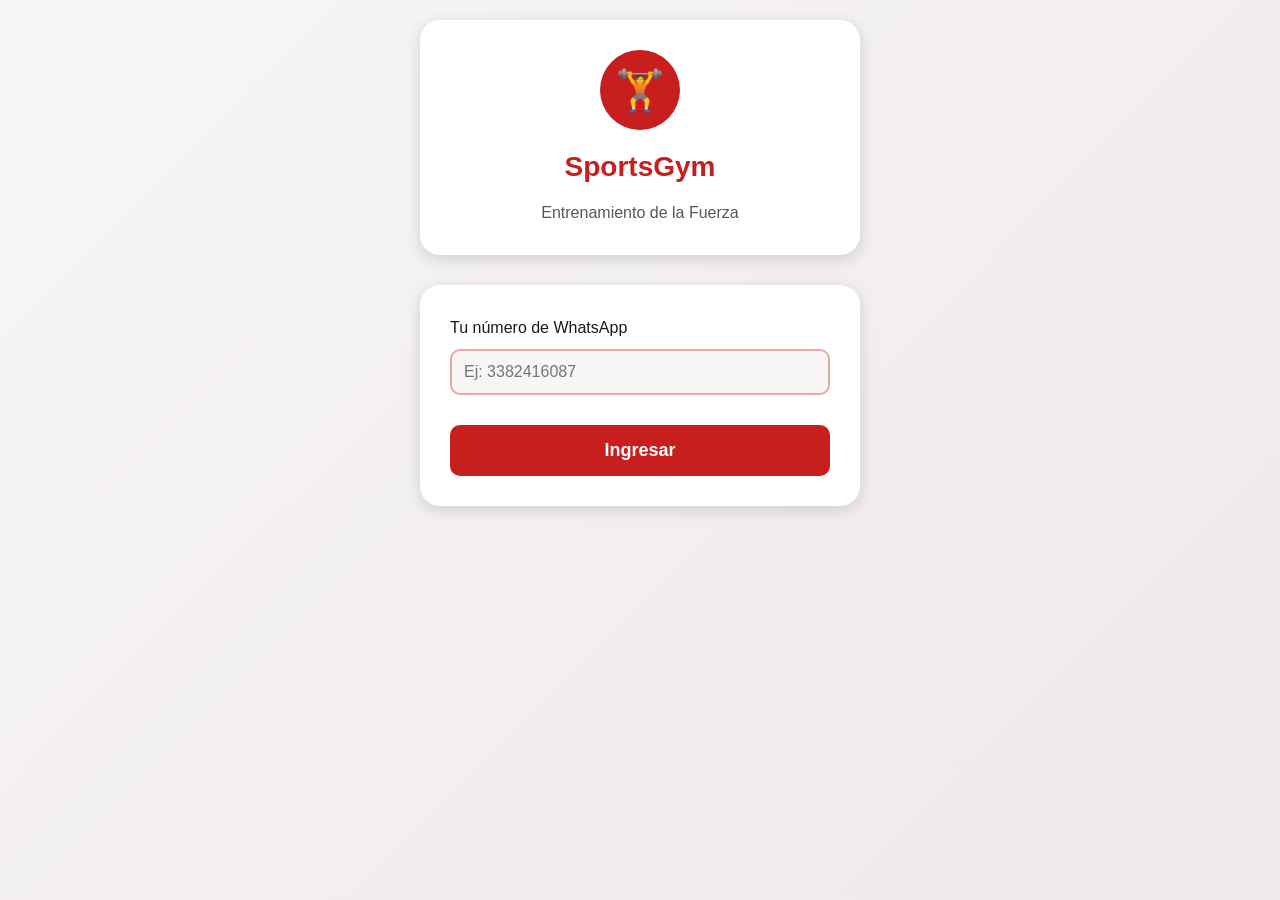
==== index.html @ 6c511911 "Deploy GymFlow: app-alumnos (raíz) + dashboard-admin (/admin/)" ====
<!DOCTYPE html>
<html lang="es">
<head>
    <meta charset="UTF-8">
    <meta name="viewport" content="width=device-width, initial-scale=1.0">
    <title>SportsGym - Reservá tus clases</title>
    <style>
        * {
            margin: 0;
            padding: 0;
            box-sizing: border-box;
        }

        :root {
            /* Paleta SportsGym: negro/rojo/blanco, fiel al logo real */
            --primary: #C81E1E;
            --secondary: #8F1414;
            --accent: #E8A9A9;
            --bg-light: #F7F5F5;
            --bg-cream: #EFE9E9;
            --text-dark: #1A1A1A;
            --text-light: #5B5555;
            --success: #4CAF7D;
            --error: #8F1414;
            --shadow: rgba(20, 20, 20, 0.15);
        }

        body {
            font-family: -apple-system, BlinkMacSystemFont, 'Segoe UI', Roboto, sans-serif;
            background: linear-gradient(135deg, var(--bg-light) 0%, var(--bg-cream) 100%);
            min-height: 100vh;
            color: var(--text-dark);
            line-height: 1.6;
        }

        .container {
            max-width: 480px;
            margin: 0 auto;
            padding: 20px;
        }

        header {
            text-align: center;
            padding: 30px 0;
            background: white;
            border-radius: 20px;
            box-shadow: 0 4px 15px var(--shadow);
            margin-bottom: 30px;
        }

        .logo {
            width: 80px;
            height: 80px;
            background: var(--primary);
            border-radius: 50%;
            margin: 0 auto 15px;
            display: flex;
            align-items: center;
            justify-content: center;
            font-size: 40px;
        }

        h1 {
            color: var(--primary);
            font-size: 28px;
            margin-bottom: 10px;
        }

        .subtitle {
            color: var(--text-light);
            font-size: 16px;
        }

        /* Login Section */
        .login-section {
            background: white;
            border-radius: 20px;
            padding: 30px;
            box-shadow: 0 4px 15px var(--shadow);
            margin-bottom: 20px;
        }

        .form-group {
            margin-bottom: 20px;
        }

        label {
            display: block;
            margin-bottom: 8px;
            color: var(--text-dark);
            font-weight: 500;
        }

        input, select, textarea {
            width: 100%;
            padding: 12px;
            border: 2px solid var(--accent);
            border-radius: 10px;
            font-size: 16px;
            transition: all 0.3s;
            background: var(--bg-light);
        }

        input:focus, select:focus, textarea:focus {
            outline: none;
            border-color: var(--primary);
            background: white;
        }

        .btn {
            width: 100%;
            padding: 15px;
            background: var(--primary);
            color: white;
            border: none;
            border-radius: 10px;
            font-size: 18px;
            font-weight: bold;
            cursor: pointer;
            transition: all 0.3s;
            margin-top: 10px;
        }

        .btn:hover {
            background: var(--secondary);
            transform: translateY(-2px);
            box-shadow: 0 6px 20px var(--shadow);
        }

        .btn:disabled {
            background: var(--text-light);
            cursor: not-allowed;
            transform: none;
        }

        .btn-secondary {
            background: var(--accent);
            color: var(--text-dark);
        }

        .btn-secondary:hover {
            background: var(--secondary);
            color: white;
        }

        /* Main Menu */
        .main-menu {
            display: none;
        }

        .menu-grid {
            display: grid;
            grid-template-columns: repeat(2, 1fr);
            gap: 15px;
            margin-bottom: 20px;
        }

        .menu-item {
            background: white;
            border-radius: 15px;
            padding: 20px;
            text-align: center;
            cursor: pointer;
            transition: all 0.3s;
            box-shadow: 0 4px 10px var(--shadow);
        }

        .menu-item:hover {
            transform: translateY(-5px);
            box-shadow: 0 8px 25px var(--shadow);
        }

        .menu-icon {
            font-size: 36px;
            margin-bottom: 10px;
        }

        .menu-title {
            font-size: 14px;
            color: var(--text-dark);
            font-weight: bold;
        }

        /* Sections */
        .section {
            display: none;
            background: white;
            border-radius: 20px;
            padding: 25px;
            box-shadow: 0 4px 15px var(--shadow);
            margin-bottom: 20px;
        }

        .section-header {
            display: flex;
            align-items: center;
            margin-bottom: 20px;
            padding-bottom: 15px;
            border-bottom: 2px solid var(--bg-cream);
        }

        .back-btn {
            background: var(--accent);
            border: none;
            border-radius: 8px;
            padding: 8px 12px;
            cursor: pointer;
            margin-right: 15px;
            font-size: 20px;
        }

        .section-title {
            flex: 1;
            font-size: 20px;
            color: var(--primary);
        }

        /* Turnos Display */
        .turno-card {
            background: var(--bg-cream);
            border-radius: 10px;
            padding: 15px;
            margin-bottom: 15px;
            border-left: 4px solid var(--primary);
        }

        .turno-header {
            font-weight: bold;
            color: var(--primary);
            margin-bottom: 5px;
        }

        .turno-details {
            color: var(--text-light);
            font-size: 14px;
        }

        /* Availability Grid */
        .availability-grid {
            display: grid;
            gap: 10px;
            margin-top: 15px;
        }

        .slot-item {
            background: var(--bg-light);
            border: 2px solid var(--accent);
            border-radius: 10px;
            padding: 12px;
            cursor: pointer;
            transition: all 0.3s;
        }

        .slot-item:hover {
            border-color: var(--primary);
            background: white;
        }

        .slot-item.selected {
            background: var(--primary);
            color: white;
            border-color: var(--primary);
        }

        .slot-time {
            font-weight: bold;
        }

        .slot-availability {
            font-size: 12px;
            margin-top: 5px;
        }

        /* Status Messages */
        .status-message {
            padding: 15px;
            border-radius: 10px;
            margin-top: 15px;
            text-align: center;
        }

        .status-success {
            background: var(--success);
            color: white;
        }

        .status-error {
            background: var(--error);
            color: white;
        }

        /* Loading Spinner */
        .loading {
            display: none;
            text-align: center;
            padding: 20px;
        }

        .loading.active {
            display: block;
        }

        .spinner {
            border: 4px solid var(--bg-cream);
            border-top: 4px solid var(--primary);
            border-radius: 50%;
            width: 40px;
            height: 40px;
            animation: spin 1s linear infinite;
            margin: 0 auto;
        }

        @keyframes spin {
            0% { transform: rotate(0deg); }
            100% { transform: rotate(360deg); }
        }

        /* Responsive */
        @media (max-width: 480px) {
            .container {
                padding: 10px;
            }
            
            .menu-grid {
                grid-template-columns: 1fr;
            }
            
            h1 {
                font-size: 24px;
            }
        }

        /* File Upload */
        .file-upload {
            border: 2px dashed var(--accent);
            border-radius: 10px;
            padding: 20px;
            text-align: center;
            cursor: pointer;
            transition: all 0.3s;
            background: var(--bg-light);
        }

        .file-upload:hover {
            border-color: var(--primary);
            background: white;
        }

        .file-upload input[type="file"] {
            display: none;
        }

        /* Modal */
        .modal {
            display: none;
            position: fixed;
            top: 0;
            left: 0;
            width: 100%;
            height: 100%;
            background: rgba(0,0,0,0.5);
            z-index: 1000;
            justify-content: center;
            align-items: center;
        }

        .modal-content {
            background: white;
            border-radius: 20px;
            padding: 30px;
            max-width: 400px;
            margin: 20px;
        }

        .modal-title {
            color: var(--primary);
            margin-bottom: 15px;
        }

        .modal-buttons {
            display: flex;
            gap: 10px;
            margin-top: 20px;
        }

        .btn-asistencia-si, .btn-asistencia-no {
            margin-top: 5px;
        }
    </style>
</head>
<body>
    <div class="container">
        <!-- Header -->
        <header>
            <div class="logo">🏋️</div>
            <h1 id="gymNombre">SportsGym</h1>
            <p class="subtitle" id="gymTagline">Entrenamiento de la Fuerza</p>
        </header>

        <!-- Login Section -->
        <div id="loginSection" class="login-section">
            <div class="form-group">
                <label for="phoneInput">Tu número de WhatsApp</label>
                <input type="tel" id="phoneInput" placeholder="Ej: 3382416087" maxlength="14">
            </div>
            <button class="btn" id="loginBtn">Ingresar</button>
        </div>

        <!-- Main Menu -->
        <div id="mainMenu" class="main-menu">
            <div class="menu-grid">
                <div class="menu-item" data-section="misTurnos">
                    <div class="menu-icon">📅</div>
                    <div class="menu-title">Mis Turnos</div>
                </div>
                <div class="menu-item" data-section="inscripcion">
                    <div class="menu-icon">✨</div>
                    <div class="menu-title">Inscripción</div>
                </div>
                <div class="menu-item" data-section="asistencia">
                    <div class="menu-icon">✋</div>
                    <div class="menu-title">Confirmar Asistencia</div>
                </div>
                <div class="menu-item" data-section="cambiarTurno">
                    <div class="menu-icon">🔄</div>
                    <div class="menu-title">Cambiar Turno</div>
                </div>
                <div class="menu-item" data-section="recuperacion">
                    <div class="menu-icon">🔁</div>
                    <div class="menu-title">Recuperar Clase</div>
                </div>
                <div class="menu-item" data-section="pagos">
                    <div class="menu-icon">💳</div>
                    <div class="menu-title">Registrar Pago</div>
                </div>
            </div>
            <button class="btn btn-secondary" id="logoutBtn">Salir</button>
        </div>

        <!-- Mis Turnos Section -->
        <div id="misTurnos" class="section">
            <div class="section-header">
                <button class="back-btn">←</button>
                <h2 class="section-title">Mis Turnos</h2>
            </div>
            <div id="turnosList">
                <div class="loading">
                    <div class="spinner"></div>
                    <p>Cargando tus turnos...</p>
                </div>
            </div>
        </div>

        <!-- Inscripción Section -->
        <div id="inscripcion" class="section">
            <div class="section-header">
                <button class="back-btn">←</button>
                <h2 class="section-title">Nueva Inscripción</h2>
            </div>
            <div class="form-group">
                <label for="nombreInscripcion">Tu nombre completo</label>
                <input type="text" id="nombreInscripcion" placeholder="Ingresá tu nombre">
            </div>
            <div class="form-group">
                <label>Turnos disponibles (podés elegir hasta 3)</label>
                <div id="turnosDisponibles" class="availability-grid">
                    <div class="loading">
                        <div class="spinner"></div>
                    </div>
                </div>
            </div>
            <button class="btn" id="confirmarInscripcionBtn">Confirmar Inscripción</button>
        </div>

        <!-- Asistencia Section -->
        <div id="asistencia" class="section">
            <div class="section-header">
                <button class="back-btn">←</button>
                <h2 class="section-title">Confirmar Asistencia</h2>
            </div>
            <div id="proximasClases">
                <div class="loading">
                    <div class="spinner"></div>
                    <p>Buscando próximas clases...</p>
                </div>
            </div>
        </div>

        <!-- Cambiar Turno Section -->
        <div id="cambiarTurno" class="section">
            <div class="section-header">
                <button class="back-btn">←</button>
                <h2 class="section-title">Cambiar Turno</h2>
            </div>
            <div class="form-group">
                <label>Seleccioná el turno que querés cambiar</label>
                <select id="turnoActual">
                    <option value="">Cargando...</option>
                </select>
            </div>
            <div class="form-group">
                <label>Elegí el nuevo turno</label>
                <div id="nuevosTurnos" class="availability-grid">
                    <!-- Se carga dinámicamente -->
                </div>
            </div>
            <button class="btn" id="confirmarCambioBtn">Confirmar Cambio</button>
        </div>

        <!-- Recuperación Section -->
        <div id="recuperacion" class="section">
            <div class="section-header">
                <button class="back-btn">←</button>
                <h2 class="section-title">Recuperar Clase</h2>
            </div>
            <div class="form-group">
                <label>¿Qué clase necesitás recuperar?</label>
                <input type="date" id="fechaRecuperacion">
            </div>
            <div class="form-group">
                <label>Slots disponibles para recuperación</label>
                <div id="slotsRecuperacion" class="availability-grid">
                    <!-- Se carga dinámicamente -->
                </div>
            </div>
            <button class="btn" id="confirmarRecuperacionBtn">Confirmar Recuperación</button>
        </div>

        <!-- Pagos Section -->
        <div id="pagos" class="section">
            <div class="section-header">
                <button class="back-btn">←</button>
                <h2 class="section-title">Registrar Pago</h2>
            </div>
            <div class="form-group">
                <label for="montoPago">Monto</label>
                <input type="number" id="montoPago" placeholder="20000">
            </div>
            <div class="form-group">
                <label for="metodoPago">Método de pago</label>
                <select id="metodoPago">
                    <option value="">Seleccioná...</option>
                    <option value="transferencia">Transferencia</option>
                    <option value="mercado_pago">Mercado Pago</option>
                    <option value="efectivo">Efectivo</option>
                </select>
            </div>
            <div class="form-group">
                <label for="mesPago">Mes a pagar</label>
                <select id="mesPago">
                    <option value="">Seleccioná...</option>
                </select>
            </div>
            <div class="form-group">
                <label>Comprobante (opcional)</label>
                <div class="file-upload" id="fileUploadDiv">
                    <input type="file" id="comprobante" accept="image/*,.pdf">
                    <p id="fileText">📎 Click para subir comprobante</p>
                </div>
            </div>
            <button class="btn" id="confirmarPagoBtn">Registrar Pago</button>
        </div>

        <!-- Modal -->
        <div id="modal" class="modal">
            <div class="modal-content">
                <h3 class="modal-title" id="modalTitle">Título</h3>
                <p id="modalMessage">Mensaje</p>
                <div class="modal-buttons">
                    <button class="btn" id="modalCloseBtn">Aceptar</button>
                </div>
            </div>
        </div>
    </div>

    <script>
        // Config de ESTE gimnasio (SportsGym) — nombre y tagline vienen del
        // logo/flyer reales que pasó el dueño (2026-08-12). Si se reusa este
        // archivo para otro gimnasio, es lo primero a cambiar.
        const GYM_CONFIG = {
            nombre: 'SportsGym',
            tagline: 'Entrenamiento de la Fuerza'
        };

        // URL del deployment de apps-script/gymflow-backend.gs para SportsGym
        // (Sheet "SportsGym - Datos"), verificada respondiendo el 2026-08-12.
        const SHEETS_API_URL = 'https://script.google.com/macros/s/AKfycbz9SGcb8Lr6n0zfiN85zOOfdLc_ja6iv_5HjQeLEvuDD9CdYnCYFFh1Lolu-YZhWrXp/exec';

        // Turnos reales de SportsGym (flyer de horarios, julio 2026). Mismo
        // horario se repite Lunes/Miércoles/Viernes y Martes/Jueves, pero cada
        // combinación día+horario es un turno_id propio (así se controla el
        // cupo de cada clase por separado). Cupo 15 = capacidad física real
        // del local (el motivo original de este proyecto: se llenó a 20).
        const TURNOS_CONFIG = {
            horarios: [
                { id: 'T1',  dia: 'Lunes',     horario: '18:00', cupo: 15 },
                { id: 'T2',  dia: 'Lunes',     horario: '19:00', cupo: 15 },
                { id: 'T3',  dia: 'Lunes',     horario: '20:00', cupo: 15 },
                { id: 'T4',  dia: 'Lunes',     horario: '21:00', cupo: 15 },
                { id: 'T5',  dia: 'Miércoles', horario: '18:00', cupo: 15 },
                { id: 'T6',  dia: 'Miércoles', horario: '19:00', cupo: 15 },
                { id: 'T7',  dia: 'Miércoles', horario: '20:00', cupo: 15 },
                { id: 'T8',  dia: 'Miércoles', horario: '21:00', cupo: 15 },
                { id: 'T9',  dia: 'Viernes',   horario: '18:00', cupo: 15 },
                { id: 'T10', dia: 'Viernes',   horario: '19:00', cupo: 15 },
                { id: 'T11', dia: 'Viernes',   horario: '20:00', cupo: 15 },
                { id: 'T12', dia: 'Viernes',   horario: '21:00', cupo: 15 },
                { id: 'T13', dia: 'Martes',    horario: '17:00', cupo: 15 },
                { id: 'T14', dia: 'Martes',    horario: '18:00', cupo: 15 },
                { id: 'T15', dia: 'Martes',    horario: '19:00', cupo: 15 },
                { id: 'T16', dia: 'Martes',    horario: '20:00', cupo: 15 },
                { id: 'T17', dia: 'Jueves',    horario: '17:00', cupo: 15 },
                { id: 'T18', dia: 'Jueves',    horario: '18:00', cupo: 15 },
                { id: 'T19', dia: 'Jueves',    horario: '19:00', cupo: 15 },
                { id: 'T20', dia: 'Jueves',    horario: '20:00', cupo: 15 },
                { id: 'T21', dia: 'Sábado',    horario: '09:00', cupo: 15 },
                { id: 'T22', dia: 'Sábado',    horario: '10:00', cupo: 15 }
            ],
            precio_mensual: 20000, // placeholder — pedir precio real de cuota
            max_turnos_por_alumno: 3
        };
        
        // State
        let userData = {
            phone: '',
            name: '',
            turnos: [],
            isLoggedIn: false
        };

        let selectedTurnos = [];
        let selectedRecuperacion = null;
        let selectedNuevoTurno = null;

        // Initialize
        document.addEventListener('DOMContentLoaded', function() {
            initializeApp();
            setupEventListeners();
        });

        function initializeApp() {
            // Aplicar nombre/tagline del gimnasio desde GYM_CONFIG (único lugar
            // a tocar si este archivo se reusa para otro gimnasio)
            document.title = GYM_CONFIG.nombre + ' - Reservá tus clases';
            document.getElementById('gymNombre').textContent = GYM_CONFIG.nombre;
            document.getElementById('gymTagline').textContent = GYM_CONFIG.tagline;

            // Populate months
            const mesPago = document.getElementById('mesPago');
            const months = ['Enero', 'Febrero', 'Marzo', 'Abril', 'Mayo', 'Junio', 
                          'Julio', 'Agosto', 'Septiembre', 'Octubre', 'Noviembre', 'Diciembre'];
            const currentMonth = new Date().getMonth();
            const currentYear = new Date().getFullYear();
            
            for (let i = 0; i < 3; i++) {
                const monthIndex = (currentMonth + i) % 12;
                const year = currentMonth + i >= 12 ? currentYear + 1 : currentYear;
                const option = document.createElement('option');
                option.value = `${months[monthIndex]} ${year}`;
                option.text = `${months[monthIndex]} ${year}`;
                mesPago.appendChild(option);
            }

            // Check if user data in localStorage
            const savedData = localStorage.getItem('gymflowUserData');
            if (savedData) {
                userData = JSON.parse(savedData);
                if (userData.isLoggedIn) {
                    showMainMenu();
                }
            }

            // Format phone input
            document.getElementById('phoneInput').addEventListener('input', formatPhoneNumber);
            document.getElementById('phoneInput').addEventListener('keypress', function(e) {
                if (e.key === 'Enter') {
                    login();
                }
            });
        }

        function setupEventListeners() {
            // Login/Logout
            document.getElementById('loginBtn').addEventListener('click', login);
            document.getElementById('logoutBtn').addEventListener('click', logout);
            
            // Menu items
            document.querySelectorAll('.menu-item').forEach(item => {
                item.addEventListener('click', function() {
                    showSection(this.dataset.section);
                });
            });
            
            // Back buttons
            document.querySelectorAll('.back-btn').forEach(btn => {
                btn.addEventListener('click', backToMenu);
            });
            
            // Confirmation buttons
            document.getElementById('confirmarInscripcionBtn').addEventListener('click', confirmarInscripcion);
            document.getElementById('confirmarCambioBtn').addEventListener('click', confirmarCambio);
            document.getElementById('confirmarRecuperacionBtn').addEventListener('click', confirmarRecuperacion);
            document.getElementById('confirmarPagoBtn').addEventListener('click', confirmarPago);
            
            // File upload
            document.getElementById('fileUploadDiv').addEventListener('click', function() {
                document.getElementById('comprobante').click();
            });
            document.getElementById('comprobante').addEventListener('change', handleFileSelect);
            
            // Modal
            document.getElementById('modalCloseBtn').addEventListener('click', closeModal);
            
            // Turno actual change
            document.getElementById('turnoActual').addEventListener('change', function() {
                if (this.value) {
                    loadNuevosTurnos(this.value);
                }
            });
        }

        // Format phone number
        function formatPhoneNumber(e) {
            let value = e.target.value.replace(/\D/g, '');
            
            if (value.length > 10) {
                value = value.slice(0, 10);
            }
            
            if (value.length >= 6) {
                value = value.slice(0, 2) + ' ' + value.slice(2, 6) + '-' + value.slice(6);
            } else if (value.length >= 2) {
                value = value.slice(0, 2) + ' ' + value.slice(2);
            }
            
            e.target.value = value;
        }

        // Login/Logout functions
        function login() {
            const phone = document.getElementById('phoneInput').value.replace(/\D/g, '');
            
            if (phone.length !== 10) {
                showModal('Error', 'Por favor ingresá un número válido de 10 dígitos');
                return;
            }

            userData.phone = phone;
            userData.isLoggedIn = true;
            
            // Save to localStorage
            localStorage.setItem('gymflowUserData', JSON.stringify(userData));
            
            // Load user data from sheets (simulated)
            loadUserData();
            showMainMenu();
        }

        function logout() {
            userData = {
                phone: '',
                name: '',
                turnos: [],
                isLoggedIn: false
            };
            localStorage.removeItem('gymflowUserData');
            document.getElementById('loginSection').style.display = 'block';
            document.getElementById('mainMenu').style.display = 'none';
            document.getElementById('phoneInput').value = '';
            hideAllSections();
        }

        // Navigation
        function showMainMenu() {
            document.getElementById('loginSection').style.display = 'none';
            document.getElementById('mainMenu').style.display = 'block';
            hideAllSections();
        }

        function showSection(sectionId) {
            hideAllSections();
            document.getElementById('mainMenu').style.display = 'none';
            document.getElementById(sectionId).style.display = 'block';
            
            // Reset selections
            selectedTurnos = [];
            selectedRecuperacion = null;
            selectedNuevoTurno = null;
            
            // Load section data
            switch(sectionId) {
                case 'misTurnos':
                    loadMisTurnos();
                    break;
                case 'inscripcion':
                    loadTurnosDisponibles();
                    break;
                case 'asistencia':
                    loadProximasClases();
                    break;
                case 'cambiarTurno':
                    loadCambioTurno();
                    break;
                case 'recuperacion':
                    loadSlotsRecuperacion();
                    break;
            }
        }

        function backToMenu() {
            hideAllSections();
            showMainMenu();
        }

        function hideAllSections() {
            const sections = document.querySelectorAll('.section');
            sections.forEach(section => section.style.display = 'none');
        }

        // Data Loading Functions
        function loadUserData() {
            // Datos simulados (demo) - reemplazar por una llamada real a
            // SHEETS_API_URL (ver ?action=turnos_alumno en gymflow-backend.gs)
            // cuando se conecte el backend de este gimnasio.
            setTimeout(() => {
                userData.name = 'Alumno de prueba';
                userData.turnos = [
                    { id: 'T1', dia: 'Lunes', horario: '18:00', estado: 'activo' },
                    { id: 'T5', dia: 'Miércoles', horario: '18:00', estado: 'activo' }
                ];
            }, 500);
        }

        function loadMisTurnos() {
            const container = document.getElementById('turnosList');
            showLoading(container, true);
            
            // Simulated loading
            setTimeout(() => {
                if (userData.turnos.length === 0) {
                    container.innerHTML = '<p>No tenés turnos registrados. ¡Inscribite en uno!</p>';
                } else {
                    container.innerHTML = userData.turnos.map(turno => `
                        <div class="turno-card">
                            <div class="turno-header">${turno.dia} - ${turno.horario}</div>
                            <div class="turno-details">Código: ${turno.id} | Estado: ${turno.estado}</div>
                        </div>
                    `).join('');
                }
            }, 1000);
        }

        function loadTurnosDisponibles() {
            const container = document.getElementById('turnosDisponibles');
            showLoading(container, true);
            
            // Use configuration data
            const turnos = TURNOS_CONFIG.horarios.map(t => ({
                ...t,
                disponibles: Math.floor(Math.random() * t.cupo) + 1
            }));

            setTimeout(() => {
                container.innerHTML = turnos.map(turno => `
                    <div class="slot-item" data-turno-id="${turno.id}">
                        <div class="slot-time">${turno.dia} ${turno.horario}</div>
                        <div class="slot-availability">${turno.disponibles} lugares disponibles</div>
                    </div>
                `).join('');
                
                // Add event listeners to slots
                container.querySelectorAll('.slot-item').forEach(item => {
                    item.addEventListener('click', function() {
                        toggleTurnoSelection(this.dataset.turnoId, this);
                    });
                });
            }, 1000);
        }

        function loadProximasClases() {
            const container = document.getElementById('proximasClases');
            showLoading(container, true);
            
            // Simulated next classes
            const proximas = userData.turnos.map(turno => {
                const nextDate = getNextClassDate(turno.dia);
                return {
                    turno: turno.id,
                    dia: formatDate(nextDate),
                    horario: turno.horario
                };
            });

            setTimeout(() => {
                if (proximas.length === 0) {
                    container.innerHTML = '<p>No tenés próximas clases programadas.</p>';
                } else {
                    container.innerHTML = proximas.map(clase => `
                        <div class="turno-card">
                            <div class="turno-header">${clase.dia} - ${clase.horario}</div>
                            <div style="margin-top: 10px;">
                                <button class="btn btn-asistencia-si" data-turno="${clase.turno}">✅ Sí, voy</button>
                                <button class="btn btn-secondary btn-asistencia-no" data-turno="${clase.turno}">❌ No puedo</button>
                            </div>
                        </div>
                    `).join('');
                    
                    // Add event listeners
                    container.querySelectorAll('.btn-asistencia-si').forEach(btn => {
                        btn.addEventListener('click', function() {
                            confirmarAsistencia(this.dataset.turno, true);
                        });
                    });
                    
                    container.querySelectorAll('.btn-asistencia-no').forEach(btn => {
                        btn.addEventListener('click', function() {
                            confirmarAsistencia(this.dataset.turno, false);
                        });
                    });
                }
            }, 1000);
        }

        function loadCambioTurno() {
            const select = document.getElementById('turnoActual');
            select.innerHTML = '<option value="">Seleccioná...</option>' + 
                userData.turnos.map(t => `<option value="${t.id}">${t.dia} ${t.horario}</option>`).join('');
            
            // Clear new turnos
            document.getElementById('nuevosTurnos').innerHTML = '<p>Seleccioná primero el turno que querés cambiar</p>';
        }

        function loadNuevosTurnos(turnoActualId) {
            const container = document.getElementById('nuevosTurnos');
            
            // Filter out current turno
            const turnosDisponibles = TURNOS_CONFIG.horarios.filter(t => 
                t.id !== turnoActualId && !userData.turnos.find(ut => ut.id === t.id)
            );

            container.innerHTML = turnosDisponibles.map(turno => `
                <div class="slot-item" data-turno-id="${turno.id}">
                    <div class="slot-time">${turno.dia} ${turno.horario}</div>
                    <div class="slot-availability">${Math.floor(Math.random() * turno.cupo) + 1} lugares disponibles</div>
                </div>
            `).join('');
            
            // Add event listeners
            container.querySelectorAll('.slot-item').forEach(item => {
                item.addEventListener('click', function() {
                    selectNuevoTurno(this.dataset.turnoId, this);
                });
            });
        }

        function loadSlotsRecuperacion() {
            const container = document.getElementById('slotsRecuperacion');
            
            // Generate next 7 days slots
            const slots = [];
            const today = new Date();
            
            for (let i = 1; i <= 7; i++) {
                const date = new Date(today);
                date.setDate(today.getDate() + i);
                
                // Find matching turnos for this day
                const dayName = getDayName(date.getDay());
                const matchingTurnos = TURNOS_CONFIG.horarios.filter(t => t.dia === dayName);
                
                matchingTurnos.forEach(turno => {
                    slots.push({
                        id: `R${i}_${turno.id}`,
                        dia: formatDate(date),
                        horario: turno.horario,
                        turnoId: turno.id
                    });
                });
            }

            container.innerHTML = slots.slice(0, 6).map(slot => `
                <div class="slot-item" data-slot-id="${slot.id}">
                    <div class="slot-time">${slot.dia}</div>
                    <div class="slot-availability">${slot.horario}</div>
                </div>
            `).join('');
            
            // Add event listeners
            container.querySelectorAll('.slot-item').forEach(item => {
                item.addEventListener('click', function() {
                    selectRecuperacion(this.dataset.slotId, this);
                });
            });
        }

        // Selection Functions
        function toggleTurnoSelection(turnoId, element) {
            if (element.classList.contains('selected')) {
                element.classList.remove('selected');
                selectedTurnos = selectedTurnos.filter(t => t !== turnoId);
            } else if (selectedTurnos.length < TURNOS_CONFIG.max_turnos_por_alumno) {
                element.classList.add('selected');
                selectedTurnos.push(turnoId);
            } else {
                showModal('Límite alcanzado', `Podés inscribirte en hasta ${TURNOS_CONFIG.max_turnos_por_alumno} turnos`);
            }
        }

        function selectNuevoTurno(turnoId, element) {
            document.querySelectorAll('#nuevosTurnos .slot-item').forEach(el => {
                el.classList.remove('selected');
            });
            element.classList.add('selected');
            selectedNuevoTurno = turnoId;
        }

        function selectRecuperacion(slotId, element) {
            document.querySelectorAll('#slotsRecuperacion .slot-item').forEach(el => {
                el.classList.remove('selected');
            });
            element.classList.add('selected');
            selectedRecuperacion = slotId;
        }

        // Confirmation Functions
        async function confirmarInscripcion() {
            const nombre = document.getElementById('nombreInscripcion').value.trim();
            
            if (!nombre || selectedTurnos.length === 0) {
                showModal('Datos incompletos', 'Por favor completá tu nombre y elegí al menos un turno');
                return;
            }

            // Disable button
            const btn = document.getElementById('confirmarInscripcionBtn');
            btn.disabled = true;
            btn.textContent = 'Enviando...';

            try {
                await sendToSheets('inscripcion', {
                    nombre: nombre,
                    telefono: userData.phone,
                    turnos: selectedTurnos
                });

                // Update local data
                userData.name = nombre;
                selectedTurnos.forEach(turnoId => {
                    const turnoInfo = getTurnoInfo(turnoId);
                    if (turnoInfo && !userData.turnos.find(t => t.id === turnoId)) {
                        userData.turnos.push(turnoInfo);
                    }
                });
                
                localStorage.setItem('gymflowUserData', JSON.stringify(userData));

                showModal('¡Inscripción exitosa!', `Te inscribiste en ${selectedTurnos.length} turno(s). Te llegará un WhatsApp con los detalles.`);
                
                setTimeout(() => {
                    backToMenu();
                }, 3000);
            } catch (error) {
                showModal('Error', 'Hubo un problema al procesar tu inscripción. Intentá de nuevo.');
            } finally {
                btn.disabled = false;
                btn.textContent = 'Confirmar Inscripción';
            }
        }

        async function confirmarAsistencia(turnoId, asiste) {
            try {
                await sendToSheets('asistencia', {
                    telefono: userData.phone,
                    turno: turnoId,
                    asiste: asiste,
                    fecha: new Date().toISOString()
                });

                showModal('Confirmado', asiste ? '¡Nos vemos en clase!' : 'Registramos tu ausencia. Podés recuperar la clase.');
            } catch (error) {
                showModal('Error', 'No pudimos registrar tu confirmación. Intentá de nuevo.');
            }
        }

        async function confirmarCambio() {
            const turnoActual = document.getElementById('turnoActual').value;
            
            if (!turnoActual || !selectedNuevoTurno) {
                showModal('Error', 'Seleccioná el turno actual y el nuevo turno');
                return;
            }

            const btn = document.getElementById('confirmarCambioBtn');
            btn.disabled = true;
            btn.textContent = 'Procesando...';

            try {
                await sendToSheets('cambio_turno', {
                    telefono: userData.phone,
                    turno_actual: turnoActual,
                    turno_nuevo: selectedNuevoTurno
                });

                // Update local data
                const index = userData.turnos.findIndex(t => t.id === turnoActual);
                if (index !== -1) {
                    const newTurnoInfo = getTurnoInfo(selectedNuevoTurno);
                    if (newTurnoInfo) {
                        userData.turnos[index] = newTurnoInfo;
                        localStorage.setItem('gymflowUserData', JSON.stringify(userData));
                    }
                }

                showModal('Cambio realizado', 'Tu cambio de turno fue procesado correctamente');
                setTimeout(() => backToMenu(), 2000);
            } catch (error) {
                showModal('Error', 'No pudimos procesar el cambio. Intentá de nuevo.');
            } finally {
                btn.disabled = false;
                btn.textContent = 'Confirmar Cambio';
            }
        }

        async function confirmarRecuperacion() {
            const fecha = document.getElementById('fechaRecuperacion').value;
            
            if (!fecha || !selectedRecuperacion) {
                showModal('Error', 'Seleccioná la fecha y el slot para recuperar');
                return;
            }

            const btn = document.getElementById('confirmarRecuperacionBtn');
            btn.disabled = true;
            btn.textContent = 'Registrando...';

            try {
                await sendToSheets('recuperacion', {
                    telefono: userData.phone,
                    fecha_clase_perdida: fecha,
                    slot_recuperacion: selectedRecuperacion
                });

                showModal('Recuperación agendada', 'Tu recuperación fue registrada exitosamente');
                setTimeout(() => backToMenu(), 2000);
            } catch (error) {
                showModal('Error', 'No pudimos registrar la recuperación. Intentá de nuevo.');
            } finally {
                btn.disabled = false;
                btn.textContent = 'Confirmar Recuperación';
            }
        }

        async function confirmarPago() {
            const monto = document.getElementById('montoPago').value;
            const metodo = document.getElementById('metodoPago').value;
            const mes = document.getElementById('mesPago').value;

            if (!monto || !metodo || !mes) {
                showModal('Datos incompletos', 'Por favor completá todos los campos');
                return;
            }

            const btn = document.getElementById('confirmarPagoBtn');
            btn.disabled = true;
            btn.textContent = 'Registrando pago...';

            try {
                const fileInput = document.getElementById('comprobante');
                let comprobanteData = null;
                
                if (fileInput.files.length > 0) {
                    comprobanteData = await fileToBase64(fileInput.files[0]);
                }

                await sendToSheets('pago', {
                    telefono: userData.phone,
                    monto: monto,
                    metodo: metodo,
                    mes_pagado: mes,
                    comprobante: comprobanteData ? 'Sí' : 'No'
                });

                showModal('Pago registrado', `Registramos tu pago de ${monto} por ${metodo}`);
                
                // Clear form
                document.getElementById('montoPago').value = '';
                document.getElementById('metodoPago').value = '';
                document.getElementById('mesPago').value = '';
                document.getElementById('comprobante').value = '';
                document.getElementById('fileText').textContent = '📎 Click para subir comprobante';
                
                setTimeout(() => backToMenu(), 3000);
            } catch (error) {
                showModal('Error', 'No pudimos registrar el pago. Intentá de nuevo.');
            } finally {
                btn.disabled = false;
                btn.textContent = 'Registrar Pago';
            }
        }

        // API Communication - AHORA CON LA URL REAL!
        async function sendToSheets(action, data) {
            const payload = {
                action: action,
                timestamp: new Date().toISOString(),
                ...data
            };

            console.log('Sending to sheets:', payload);
            
            try {
                const response = await fetch(SHEETS_API_URL, {
                    method: 'POST',
                    mode: 'no-cors', // Importante para Google Apps Script
                    headers: {
                        'Content-Type': 'application/json',
                    },
                    body: JSON.stringify(payload)
                });
                
                // Con no-cors no podemos leer la respuesta, pero el request se envía
                console.log('Request sent successfully');
                return { success: true };
                
            } catch (error) {
                console.error('Error:', error);
                throw error;
            }
        }

        // Helper Functions
        function getTurnoInfo(turnoId) {
            const turno = TURNOS_CONFIG.horarios.find(t => t.id === turnoId);
            if (turno) {
                return {
                    id: turno.id,
                    dia: turno.dia,
                    horario: turno.horario,
                    estado: 'activo'
                };
            }
            return null;
        }

        function getDayName(dayIndex) {
            const days = ['Domingo', 'Lunes', 'Martes', 'Miércoles', 'Jueves', 'Viernes', 'Sábado'];
            return days[dayIndex];
        }

        function getNextClassDate(dayName) {
            const dayMap = {
                'Lunes': 1, 'Martes': 2, 'Miércoles': 3,
                'Jueves': 4, 'Viernes': 5, 'Sábado': 6, 'Domingo': 0
            };
            
            const today = new Date();
            const todayDay = today.getDay();
            const targetDay = dayMap[dayName];
            
            let daysUntilTarget = targetDay - todayDay;
            if (daysUntilTarget <= 0) {
                daysUntilTarget += 7;
            }
            
            const nextDate = new Date(today);
            nextDate.setDate(today.getDate() + daysUntilTarget);
            return nextDate;
        }

        function formatDate(date) {
            const days = ['Dom', 'Lun', 'Mar', 'Mié', 'Jue', 'Vie', 'Sáb'];
            const months = ['Ene', 'Feb', 'Mar', 'Abr', 'May', 'Jun', 
                          'Jul', 'Ago', 'Sep', 'Oct', 'Nov', 'Dic'];
            
            return `${days[date.getDay()]} ${date.getDate()}/${months[date.getMonth()]}`;
        }

        function showLoading(container, show) {
            const loading = container.querySelector('.loading');
            if (loading) {
                loading.style.display = show ? 'block' : 'none';
            }
        }

        function handleFileSelect(e) {
            const file = e.target.files[0];
            if (file) {
                document.getElementById('fileText').textContent = `📎 ${file.name}`;
            }
        }

        async function fileToBase64(file) {
            return new Promise((resolve, reject) => {
                const reader = new FileReader();
                reader.readAsDataURL(file);
                reader.onload = () => resolve(reader.result);
                reader.onerror = error => reject(error);
            });
        }

        // Modal
        function showModal(title, message) {
            document.getElementById('modalTitle').textContent = title;
            document.getElementById('modalMessage').textContent = message;
            document.getElementById('modal').style.display = 'flex';
        }

        function closeModal() {
            document.getElementById('modal').style.display = 'none';
        }
    </script>
</body>
</html>
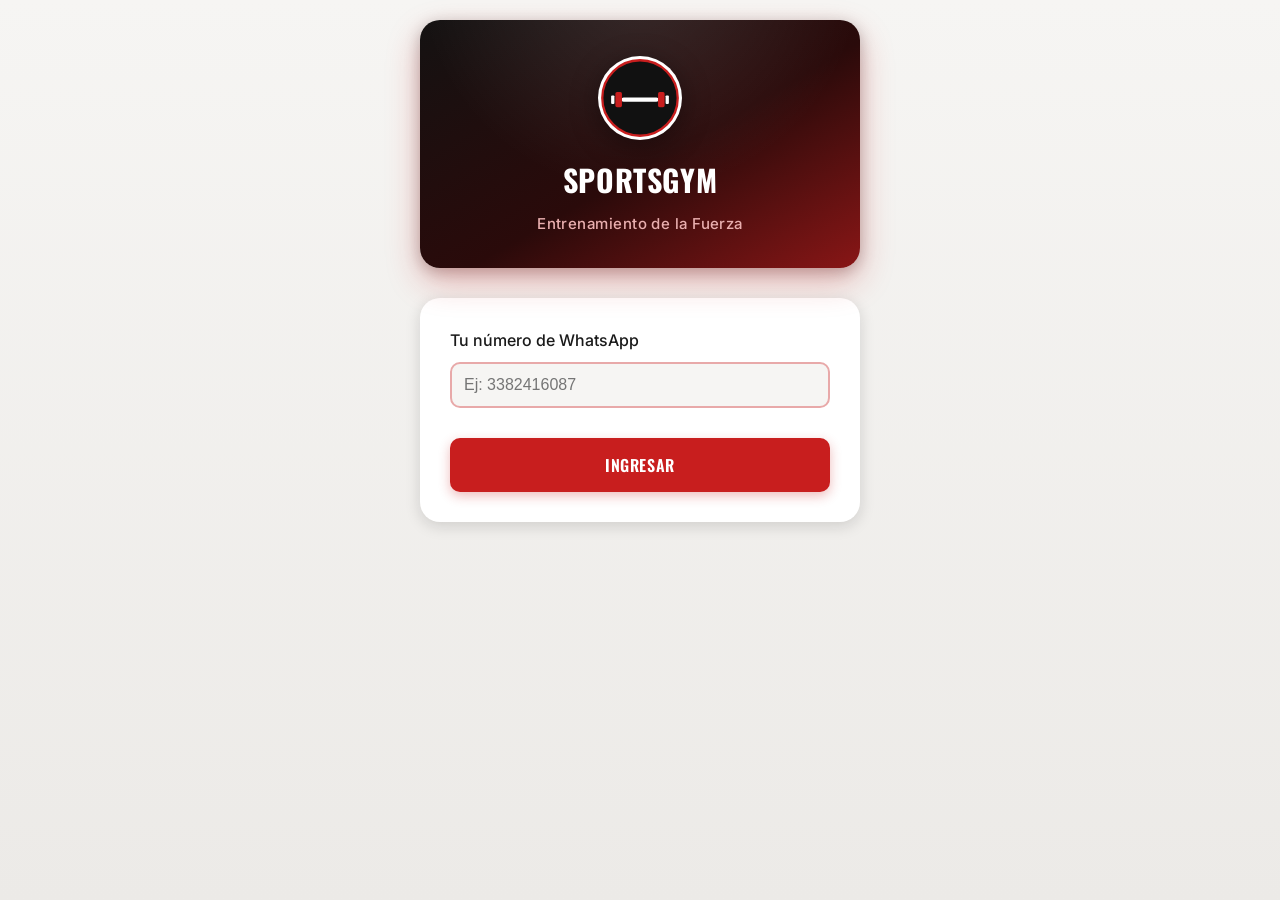
==== commit a9dde85c: "Actualizar app-alumnos: rediseño visual + URL backend" ====
--- a/index.html
+++ b/index.html
@@ -4,6 +4,9 @@
     <meta charset="UTF-8">
     <meta name="viewport" content="width=device-width, initial-scale=1.0">
     <title>SportsGym - Reservá tus clases</title>
+    <link rel="preconnect" href="https://fonts.googleapis.com">
+    <link rel="preconnect" href="https://fonts.gstatic.com" crossorigin>
+    <link href="https://fonts.googleapis.com/css2?family=Oswald:wght@500;600;700&family=Inter:wght@400;500;600&display=swap" rel="stylesheet">
     <style>
         * {
             margin: 0;
@@ -16,21 +19,27 @@
             --primary: #C81E1E;
             --secondary: #8F1414;
             --accent: #E8A9A9;
-            --bg-light: #F7F5F5;
-            --bg-cream: #EFE9E9;
+            --bg-light: #F6F5F3;
+            --bg-cream: #ECEAE7;
             --text-dark: #1A1A1A;
-            --text-light: #5B5555;
+            --text-light: #605C58;
             --success: #4CAF7D;
             --error: #8F1414;
             --shadow: rgba(20, 20, 20, 0.15);
+            --ink: #141212;
         }
 
         body {
-            font-family: -apple-system, BlinkMacSystemFont, 'Segoe UI', Roboto, sans-serif;
-            background: linear-gradient(135deg, var(--bg-light) 0%, var(--bg-cream) 100%);
+            font-family: 'Inter', -apple-system, BlinkMacSystemFont, 'Segoe UI', Roboto, sans-serif;
+            background: linear-gradient(180deg, var(--bg-light) 0%, var(--bg-cream) 100%);
             min-height: 100vh;
             color: var(--text-dark);
             line-height: 1.6;
+        }
+
+        h1, h2, .section-title, .menu-title, .turno-header, .modal-title, .slot-time {
+            font-family: 'Oswald', 'Inter', sans-serif;
+            letter-spacing: 0.02em;
         }
 
         .container {
@@ -41,34 +50,53 @@
 
         header {
             text-align: center;
-            padding: 30px 0;
-            background: white;
+            padding: 36px 24px 32px;
+            background: linear-gradient(150deg, var(--ink) 0%, #2a0a0a 55%, var(--primary) 130%);
             border-radius: 20px;
-            box-shadow: 0 4px 15px var(--shadow);
+            box-shadow: 0 14px 34px rgba(200, 30, 30, 0.28), 0 4px 15px rgba(0, 0, 0, 0.25);
             margin-bottom: 30px;
+            position: relative;
+            overflow: hidden;
+        }
+
+        header::before {
+            content: "";
+            position: absolute;
+            inset: 0;
+            background: radial-gradient(circle at 50% -20%, rgba(255, 255, 255, 0.12), transparent 60%);
+            pointer-events: none;
         }
 
         .logo {
-            width: 80px;
-            height: 80px;
-            background: var(--primary);
-            border-radius: 50%;
-            margin: 0 auto 15px;
+            width: 84px;
+            height: 84px;
+            margin: 0 auto 16px;
             display: flex;
             align-items: center;
             justify-content: center;
-            font-size: 40px;
+            filter: drop-shadow(0 6px 14px rgba(0, 0, 0, 0.4));
+        }
+
+        .logo svg {
+            width: 100%;
+            height: 100%;
         }
 
         h1 {
-            color: var(--primary);
-            font-size: 28px;
-            margin-bottom: 10px;
+            color: #ffffff;
+            font-size: 30px;
+            font-weight: 700;
+            text-transform: uppercase;
+            margin-bottom: 8px;
+            position: relative;
         }
 
         .subtitle {
-            color: var(--text-light);
-            font-size: 16px;
+            color: #E9AFAF;
+            font-size: 15px;
+            font-weight: 500;
+            letter-spacing: 0.03em;
+            position: relative;
         }
 
         /* Login Section */
@@ -114,17 +142,21 @@
             color: white;
             border: none;
             border-radius: 10px;
-            font-size: 18px;
-            font-weight: bold;
+            font-size: 16px;
+            font-family: 'Oswald', 'Inter', sans-serif;
+            font-weight: 600;
+            text-transform: uppercase;
+            letter-spacing: 0.04em;
             cursor: pointer;
             transition: all 0.3s;
             margin-top: 10px;
+            box-shadow: 0 4px 12px rgba(200, 30, 30, 0.3);
         }
 
         .btn:hover {
             background: var(--secondary);
             transform: translateY(-2px);
-            box-shadow: 0 6px 20px var(--shadow);
+            box-shadow: 0 8px 22px rgba(200, 30, 30, 0.4);
         }
 
         .btn:disabled {
@@ -392,7 +424,20 @@
     <div class="container">
         <!-- Header -->
         <header>
-            <div class="logo">🏋️</div>
+            <div class="logo">
+                <svg viewBox="0 0 512 512" role="img" aria-label="SportsGym">
+                    <circle cx="256" cy="256" r="256" fill="#ffffff"/>
+                    <circle cx="256" cy="256" r="230" fill="#111111"/>
+                    <circle cx="256" cy="256" r="230" fill="none" stroke="#C81E1E" stroke-width="14"/>
+                    <g transform="translate(256 266)" fill="none" stroke="#ffffff" stroke-width="26" stroke-linecap="round" stroke-linejoin="round">
+                        <line x1="-100" y1="0" x2="100" y2="0"/>
+                        <rect x="-150" y="-46" width="40" height="92" rx="10" fill="#C81E1E" stroke="none"/>
+                        <rect x="110" y="-46" width="40" height="92" rx="10" fill="#C81E1E" stroke="none"/>
+                        <rect x="-176" y="-26" width="20" height="52" rx="6" fill="#ffffff" stroke="none"/>
+                        <rect x="156" y="-26" width="20" height="52" rx="6" fill="#ffffff" stroke="none"/>
+                    </g>
+                </svg>
+            </div>
             <h1 id="gymNombre">SportsGym</h1>
             <p class="subtitle" id="gymTagline">Entrenamiento de la Fuerza</p>
         </header>
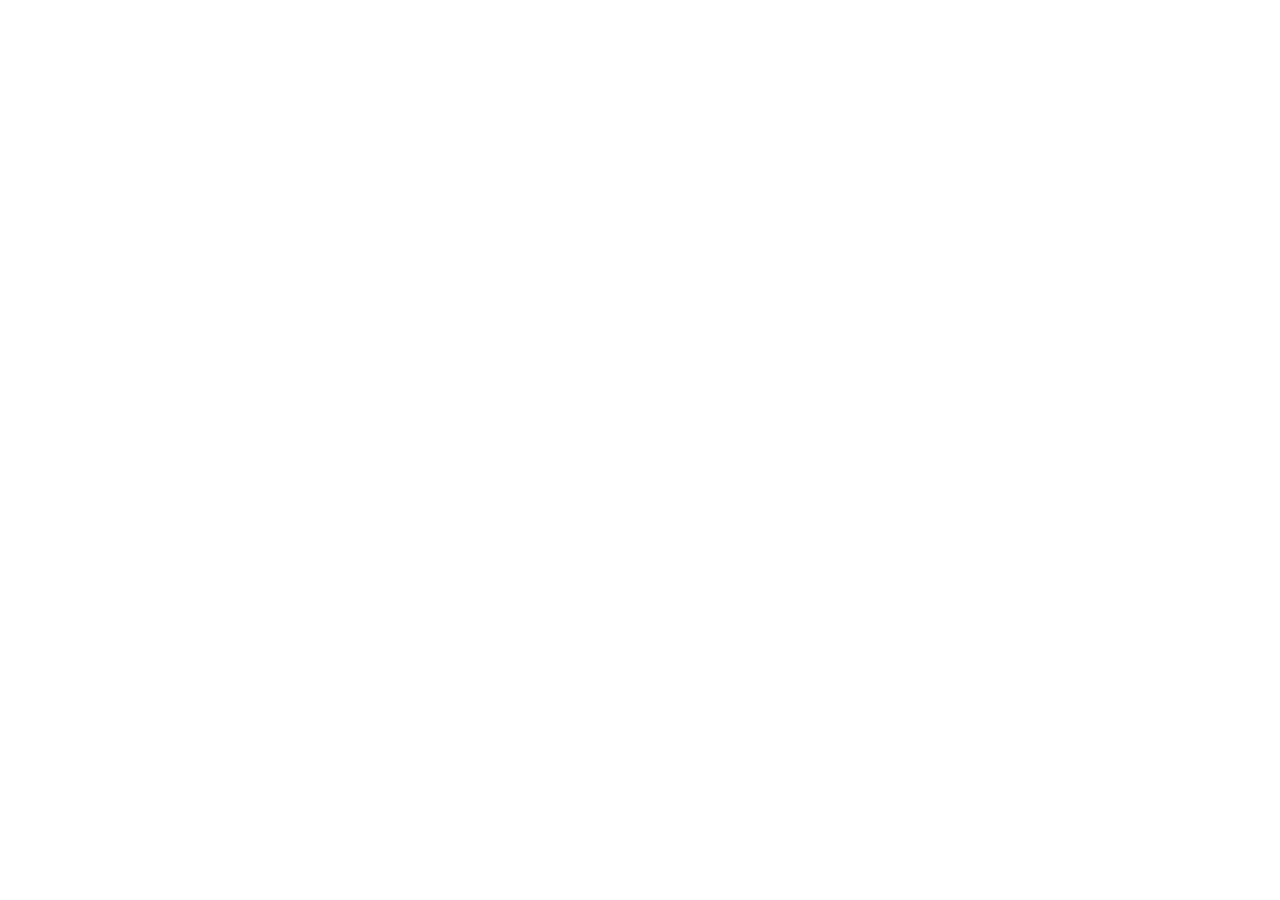
==== commit b191f67e: "Reemplazar app-alumnos por versión React completa (basada en taller-de-ceramica-czab) - Incluye lo q" ====
--- a/index.html
+++ b/index.html
@@ -1,1358 +1,37 @@
 <!DOCTYPE html>
 <html lang="es">
 <head>
-    <meta charset="UTF-8">
-    <meta name="viewport" content="width=device-width, initial-scale=1.0">
-    <title>SportsGym - Reservá tus clases</title>
-    <link rel="preconnect" href="https://fonts.googleapis.com">
-    <link rel="preconnect" href="https://fonts.gstatic.com" crossorigin>
-    <link href="https://fonts.googleapis.com/css2?family=Oswald:wght@500;600;700&family=Inter:wght@400;500;600&display=swap" rel="stylesheet">
-    <style>
-        * {
-            margin: 0;
-            padding: 0;
-            box-sizing: border-box;
-        }
+  <meta charset="UTF-8" />
+  <link rel="preconnect" href="https://fonts.googleapis.com">
+  <link rel="preconnect" href="https://fonts.gstatic.com" crossorigin>
+  <link rel="stylesheet" href="https://fonts.googleapis.com/css2?family=Oswald:wght@500;600;700&family=Inter:wght@400;500;600&display=swap">
+  <meta name="viewport" content="width=device-width, initial-scale=1.0" />
 
-        :root {
-            /* Paleta SportsGym: negro/rojo/blanco, fiel al logo real */
-            --primary: #C81E1E;
-            --secondary: #8F1414;
-            --accent: #E8A9A9;
-            --bg-light: #F6F5F3;
-            --bg-cream: #ECEAE7;
-            --text-dark: #1A1A1A;
-            --text-light: #605C58;
-            --success: #4CAF7D;
-            --error: #8F1414;
-            --shadow: rgba(20, 20, 20, 0.15);
-            --ink: #141212;
-        }
+  <!-- Título -->
+  <title>SportsGym - Reservá tus clases</title>
 
-        body {
-            font-family: 'Inter', -apple-system, BlinkMacSystemFont, 'Segoe UI', Roboto, sans-serif;
-            background: linear-gradient(180deg, var(--bg-light) 0%, var(--bg-cream) 100%);
-            min-height: 100vh;
-            color: var(--text-dark);
-            line-height: 1.6;
-        }
+  <!-- Favicons (con ?v=3 para forzar refresco) -->
+  <link rel="icon" type="image/x-icon" href="/gymflow-preview/favicon.ico?v=3" />
+  <link rel="icon" type="image/png" sizes="32x32" href="/gymflow-preview/favicon-32x32.png?v=3" />
+  <link rel="icon" type="image/png" sizes="16x16" href="/gymflow-preview/favicon-16x16.png?v=3" />
+  <link rel="apple-touch-icon" sizes="180x180" href="/gymflow-preview/apple-touch-icon.png?v=3" />
+  <link rel="manifest" href="/gymflow-preview/site.webmanifest?v=3" />
 
-        h1, h2, .section-title, .menu-title, .turno-header, .modal-title, .slot-time {
-            font-family: 'Oswald', 'Inter', sans-serif;
-            letter-spacing: 0.02em;
-        }
+  <!-- Descripción -->
+  <meta name="description" content="Gestioná tus turnos, pagos y recuperaciones de SportsGym desde el celular." />
+  <meta name="author" content="SportsGym" />
 
-        .container {
-            max-width: 480px;
-            margin: 0 auto;
-            padding: 20px;
-        }
+  <!-- Open Graph (Facebook, WhatsApp, etc.) -->
+  <meta property="og:title" content="SportsGym" />
+  <meta property="og:description" content="Gestioná tus turnos, pagos y recuperaciones de SportsGym desde el celular." />
+  <meta property="og:type" content="website" />
 
-        header {
-            text-align: center;
-            padding: 36px 24px 32px;
-            background: linear-gradient(150deg, var(--ink) 0%, #2a0a0a 55%, var(--primary) 130%);
-            border-radius: 20px;
-            box-shadow: 0 14px 34px rgba(200, 30, 30, 0.28), 0 4px 15px rgba(0, 0, 0, 0.25);
-            margin-bottom: 30px;
-            position: relative;
-            overflow: hidden;
-        }
-
-        header::before {
-            content: "";
-            position: absolute;
-            inset: 0;
-            background: radial-gradient(circle at 50% -20%, rgba(255, 255, 255, 0.12), transparent 60%);
-            pointer-events: none;
-        }
-
-        .logo {
-            width: 84px;
-            height: 84px;
-            margin: 0 auto 16px;
-            display: flex;
-            align-items: center;
-            justify-content: center;
-            filter: drop-shadow(0 6px 14px rgba(0, 0, 0, 0.4));
-        }
-
-        .logo svg {
-            width: 100%;
-            height: 100%;
-        }
-
-        h1 {
-            color: #ffffff;
-            font-size: 30px;
-            font-weight: 700;
-            text-transform: uppercase;
-            margin-bottom: 8px;
-            position: relative;
-        }
-
-        .subtitle {
-            color: #E9AFAF;
-            font-size: 15px;
-            font-weight: 500;
-            letter-spacing: 0.03em;
-            position: relative;
-        }
-
-        /* Login Section */
-        .login-section {
-            background: white;
-            border-radius: 20px;
-            padding: 30px;
-            box-shadow: 0 4px 15px var(--shadow);
-            margin-bottom: 20px;
-        }
-
-        .form-group {
-            margin-bottom: 20px;
-        }
-
-        label {
-            display: block;
-            margin-bottom: 8px;
-            color: var(--text-dark);
-            font-weight: 500;
-        }
-
-        input, select, textarea {
-            width: 100%;
-            padding: 12px;
-            border: 2px solid var(--accent);
-            border-radius: 10px;
-            font-size: 16px;
-            transition: all 0.3s;
-            background: var(--bg-light);
-        }
-
-        input:focus, select:focus, textarea:focus {
-            outline: none;
-            border-color: var(--primary);
-            background: white;
-        }
-
-        .btn {
-            width: 100%;
-            padding: 15px;
-            background: var(--primary);
-            color: white;
-            border: none;
-            border-radius: 10px;
-            font-size: 16px;
-            font-family: 'Oswald', 'Inter', sans-serif;
-            font-weight: 600;
-            text-transform: uppercase;
-            letter-spacing: 0.04em;
-            cursor: pointer;
-            transition: all 0.3s;
-            margin-top: 10px;
-            box-shadow: 0 4px 12px rgba(200, 30, 30, 0.3);
-        }
-
-        .btn:hover {
-            background: var(--secondary);
-            transform: translateY(-2px);
-            box-shadow: 0 8px 22px rgba(200, 30, 30, 0.4);
-        }
-
-        .btn:disabled {
-            background: var(--text-light);
-            cursor: not-allowed;
-            transform: none;
-        }
-
-        .btn-secondary {
-            background: var(--accent);
-            color: var(--text-dark);
-        }
-
-        .btn-secondary:hover {
-            background: var(--secondary);
-            color: white;
-        }
-
-        /* Main Menu */
-        .main-menu {
-            display: none;
-        }
-
-        .menu-grid {
-            display: grid;
-            grid-template-columns: repeat(2, 1fr);
-            gap: 15px;
-            margin-bottom: 20px;
-        }
-
-        .menu-item {
-            background: white;
-            border-radius: 15px;
-            padding: 20px;
-            text-align: center;
-            cursor: pointer;
-            transition: all 0.3s;
-            box-shadow: 0 4px 10px var(--shadow);
-        }
-
-        .menu-item:hover {
-            transform: translateY(-5px);
-            box-shadow: 0 8px 25px var(--shadow);
-        }
-
-        .menu-icon {
-            font-size: 36px;
-            margin-bottom: 10px;
-        }
-
-        .menu-title {
-            font-size: 14px;
-            color: var(--text-dark);
-            font-weight: bold;
-        }
-
-        /* Sections */
-        .section {
-            display: none;
-            background: white;
-            border-radius: 20px;
-            padding: 25px;
-            box-shadow: 0 4px 15px var(--shadow);
-            margin-bottom: 20px;
-        }
-
-        .section-header {
-            display: flex;
-            align-items: center;
-            margin-bottom: 20px;
-            padding-bottom: 15px;
-            border-bottom: 2px solid var(--bg-cream);
-        }
-
-        .back-btn {
-            background: var(--accent);
-            border: none;
-            border-radius: 8px;
-            padding: 8px 12px;
-            cursor: pointer;
-            margin-right: 15px;
-            font-size: 20px;
-        }
-
-        .section-title {
-            flex: 1;
-            font-size: 20px;
-            color: var(--primary);
-        }
-
-        /* Turnos Display */
-        .turno-card {
-            background: var(--bg-cream);
-            border-radius: 10px;
-            padding: 15px;
-            margin-bottom: 15px;
-            border-left: 4px solid var(--primary);
-        }
-
-        .turno-header {
-            font-weight: bold;
-            color: var(--primary);
-            margin-bottom: 5px;
-        }
-
-        .turno-details {
-            color: var(--text-light);
-            font-size: 14px;
-        }
-
-        /* Availability Grid */
-        .availability-grid {
-            display: grid;
-            gap: 10px;
-            margin-top: 15px;
-        }
-
-        .slot-item {
-            background: var(--bg-light);
-            border: 2px solid var(--accent);
-            border-radius: 10px;
-            padding: 12px;
-            cursor: pointer;
-            transition: all 0.3s;
-        }
-
-        .slot-item:hover {
-            border-color: var(--primary);
-            background: white;
-        }
-
-        .slot-item.selected {
-            background: var(--primary);
-            color: white;
-            border-color: var(--primary);
-        }
-
-        .slot-time {
-            font-weight: bold;
-        }
-
-        .slot-availability {
-            font-size: 12px;
-            margin-top: 5px;
-        }
-
-        /* Status Messages */
-        .status-message {
-            padding: 15px;
-            border-radius: 10px;
-            margin-top: 15px;
-            text-align: center;
-        }
-
-        .status-success {
-            background: var(--success);
-            color: white;
-        }
-
-        .status-error {
-            background: var(--error);
-            color: white;
-        }
-
-        /* Loading Spinner */
-        .loading {
-            display: none;
-            text-align: center;
-            padding: 20px;
-        }
-
-        .loading.active {
-            display: block;
-        }
-
-        .spinner {
-            border: 4px solid var(--bg-cream);
-            border-top: 4px solid var(--primary);
-            border-radius: 50%;
-            width: 40px;
-            height: 40px;
-            animation: spin 1s linear infinite;
-            margin: 0 auto;
-        }
-
-        @keyframes spin {
-            0% { transform: rotate(0deg); }
-            100% { transform: rotate(360deg); }
-        }
-
-        /* Responsive */
-        @media (max-width: 480px) {
-            .container {
-                padding: 10px;
-            }
-            
-            .menu-grid {
-                grid-template-columns: 1fr;
-            }
-            
-            h1 {
-                font-size: 24px;
-            }
-        }
-
-        /* File Upload */
-        .file-upload {
-            border: 2px dashed var(--accent);
-            border-radius: 10px;
-            padding: 20px;
-            text-align: center;
-            cursor: pointer;
-            transition: all 0.3s;
-            background: var(--bg-light);
-        }
-
-        .file-upload:hover {
-            border-color: var(--primary);
-            background: white;
-        }
-
-        .file-upload input[type="file"] {
-            display: none;
-        }
-
-        /* Modal */
-        .modal {
-            display: none;
-            position: fixed;
-            top: 0;
-            left: 0;
-            width: 100%;
-            height: 100%;
-            background: rgba(0,0,0,0.5);
-            z-index: 1000;
-            justify-content: center;
-            align-items: center;
-        }
-
-        .modal-content {
-            background: white;
-            border-radius: 20px;
-            padding: 30px;
-            max-width: 400px;
-            margin: 20px;
-        }
-
-        .modal-title {
-            color: var(--primary);
-            margin-bottom: 15px;
-        }
-
-        .modal-buttons {
-            display: flex;
-            gap: 10px;
-            margin-top: 20px;
-        }
-
-        .btn-asistencia-si, .btn-asistencia-no {
-            margin-top: 5px;
-        }
-    </style>
+  <!-- Twitter -->
+  <meta name="twitter:card" content="summary_large_image" />
+  <script type="module" crossorigin src="/gymflow-preview/assets/index-DIAv79t8.js"></script>
+  <link rel="stylesheet" crossorigin href="/gymflow-preview/assets/index-pFRci1QC.css">
 </head>
 <body>
-    <div class="container">
-        <!-- Header -->
-        <header>
-            <div class="logo">
-                <svg viewBox="0 0 512 512" role="img" aria-label="SportsGym">
-                    <circle cx="256" cy="256" r="256" fill="#ffffff"/>
-                    <circle cx="256" cy="256" r="230" fill="#111111"/>
-                    <circle cx="256" cy="256" r="230" fill="none" stroke="#C81E1E" stroke-width="14"/>
-                    <g transform="translate(256 266)" fill="none" stroke="#ffffff" stroke-width="26" stroke-linecap="round" stroke-linejoin="round">
-                        <line x1="-100" y1="0" x2="100" y2="0"/>
-                        <rect x="-150" y="-46" width="40" height="92" rx="10" fill="#C81E1E" stroke="none"/>
-                        <rect x="110" y="-46" width="40" height="92" rx="10" fill="#C81E1E" stroke="none"/>
-                        <rect x="-176" y="-26" width="20" height="52" rx="6" fill="#ffffff" stroke="none"/>
-                        <rect x="156" y="-26" width="20" height="52" rx="6" fill="#ffffff" stroke="none"/>
-                    </g>
-                </svg>
-            </div>
-            <h1 id="gymNombre">SportsGym</h1>
-            <p class="subtitle" id="gymTagline">Entrenamiento de la Fuerza</p>
-        </header>
-
-        <!-- Login Section -->
-        <div id="loginSection" class="login-section">
-            <div class="form-group">
-                <label for="phoneInput">Tu número de WhatsApp</label>
-                <input type="tel" id="phoneInput" placeholder="Ej: 3382416087" maxlength="14">
-            </div>
-            <button class="btn" id="loginBtn">Ingresar</button>
-        </div>
-
-        <!-- Main Menu -->
-        <div id="mainMenu" class="main-menu">
-            <div class="menu-grid">
-                <div class="menu-item" data-section="misTurnos">
-                    <div class="menu-icon">📅</div>
-                    <div class="menu-title">Mis Turnos</div>
-                </div>
-                <div class="menu-item" data-section="inscripcion">
-                    <div class="menu-icon">✨</div>
-                    <div class="menu-title">Inscripción</div>
-                </div>
-                <div class="menu-item" data-section="asistencia">
-                    <div class="menu-icon">✋</div>
-                    <div class="menu-title">Confirmar Asistencia</div>
-                </div>
-                <div class="menu-item" data-section="cambiarTurno">
-                    <div class="menu-icon">🔄</div>
-                    <div class="menu-title">Cambiar Turno</div>
-                </div>
-                <div class="menu-item" data-section="recuperacion">
-                    <div class="menu-icon">🔁</div>
-                    <div class="menu-title">Recuperar Clase</div>
-                </div>
-                <div class="menu-item" data-section="pagos">
-                    <div class="menu-icon">💳</div>
-                    <div class="menu-title">Registrar Pago</div>
-                </div>
-            </div>
-            <button class="btn btn-secondary" id="logoutBtn">Salir</button>
-        </div>
-
-        <!-- Mis Turnos Section -->
-        <div id="misTurnos" class="section">
-            <div class="section-header">
-                <button class="back-btn">←</button>
-                <h2 class="section-title">Mis Turnos</h2>
-            </div>
-            <div id="turnosList">
-                <div class="loading">
-                    <div class="spinner"></div>
-                    <p>Cargando tus turnos...</p>
-                </div>
-            </div>
-        </div>
-
-        <!-- Inscripción Section -->
-        <div id="inscripcion" class="section">
-            <div class="section-header">
-                <button class="back-btn">←</button>
-                <h2 class="section-title">Nueva Inscripción</h2>
-            </div>
-            <div class="form-group">
-                <label for="nombreInscripcion">Tu nombre completo</label>
-                <input type="text" id="nombreInscripcion" placeholder="Ingresá tu nombre">
-            </div>
-            <div class="form-group">
-                <label>Turnos disponibles (podés elegir hasta 3)</label>
-                <div id="turnosDisponibles" class="availability-grid">
-                    <div class="loading">
-                        <div class="spinner"></div>
-                    </div>
-                </div>
-            </div>
-            <button class="btn" id="confirmarInscripcionBtn">Confirmar Inscripción</button>
-        </div>
-
-        <!-- Asistencia Section -->
-        <div id="asistencia" class="section">
-            <div class="section-header">
-                <button class="back-btn">←</button>
-                <h2 class="section-title">Confirmar Asistencia</h2>
-            </div>
-            <div id="proximasClases">
-                <div class="loading">
-                    <div class="spinner"></div>
-                    <p>Buscando próximas clases...</p>
-                </div>
-            </div>
-        </div>
-
-        <!-- Cambiar Turno Section -->
-        <div id="cambiarTurno" class="section">
-            <div class="section-header">
-                <button class="back-btn">←</button>
-                <h2 class="section-title">Cambiar Turno</h2>
-            </div>
-            <div class="form-group">
-                <label>Seleccioná el turno que querés cambiar</label>
-                <select id="turnoActual">
-                    <option value="">Cargando...</option>
-                </select>
-            </div>
-            <div class="form-group">
-                <label>Elegí el nuevo turno</label>
-                <div id="nuevosTurnos" class="availability-grid">
-                    <!-- Se carga dinámicamente -->
-                </div>
-            </div>
-            <button class="btn" id="confirmarCambioBtn">Confirmar Cambio</button>
-        </div>
-
-        <!-- Recuperación Section -->
-        <div id="recuperacion" class="section">
-            <div class="section-header">
-                <button class="back-btn">←</button>
-                <h2 class="section-title">Recuperar Clase</h2>
-            </div>
-            <div class="form-group">
-                <label>¿Qué clase necesitás recuperar?</label>
-                <input type="date" id="fechaRecuperacion">
-            </div>
-            <div class="form-group">
-                <label>Slots disponibles para recuperación</label>
-                <div id="slotsRecuperacion" class="availability-grid">
-                    <!-- Se carga dinámicamente -->
-                </div>
-            </div>
-            <button class="btn" id="confirmarRecuperacionBtn">Confirmar Recuperación</button>
-        </div>
-
-        <!-- Pagos Section -->
-        <div id="pagos" class="section">
-            <div class="section-header">
-                <button class="back-btn">←</button>
-                <h2 class="section-title">Registrar Pago</h2>
-            </div>
-            <div class="form-group">
-                <label for="montoPago">Monto</label>
-                <input type="number" id="montoPago" placeholder="20000">
-            </div>
-            <div class="form-group">
-                <label for="metodoPago">Método de pago</label>
-                <select id="metodoPago">
-                    <option value="">Seleccioná...</option>
-                    <option value="transferencia">Transferencia</option>
-                    <option value="mercado_pago">Mercado Pago</option>
-                    <option value="efectivo">Efectivo</option>
-                </select>
-            </div>
-            <div class="form-group">
-                <label for="mesPago">Mes a pagar</label>
-                <select id="mesPago">
-                    <option value="">Seleccioná...</option>
-                </select>
-            </div>
-            <div class="form-group">
-                <label>Comprobante (opcional)</label>
-                <div class="file-upload" id="fileUploadDiv">
-                    <input type="file" id="comprobante" accept="image/*,.pdf">
-                    <p id="fileText">📎 Click para subir comprobante</p>
-                </div>
-            </div>
-            <button class="btn" id="confirmarPagoBtn">Registrar Pago</button>
-        </div>
-
-        <!-- Modal -->
-        <div id="modal" class="modal">
-            <div class="modal-content">
-                <h3 class="modal-title" id="modalTitle">Título</h3>
-                <p id="modalMessage">Mensaje</p>
-                <div class="modal-buttons">
-                    <button class="btn" id="modalCloseBtn">Aceptar</button>
-                </div>
-            </div>
-        </div>
-    </div>
-
-    <script>
-        // Config de ESTE gimnasio (SportsGym) — nombre y tagline vienen del
-        // logo/flyer reales que pasó el dueño (2026-08-12). Si se reusa este
-        // archivo para otro gimnasio, es lo primero a cambiar.
-        const GYM_CONFIG = {
-            nombre: 'SportsGym',
-            tagline: 'Entrenamiento de la Fuerza'
-        };
-
-        // URL del deployment de apps-script/gymflow-backend.gs para SportsGym
-        // (Sheet "SportsGym - Datos"), verificada respondiendo el 2026-08-12.
-        const SHEETS_API_URL = 'https://script.google.com/macros/s/AKfycbz9SGcb8Lr6n0zfiN85zOOfdLc_ja6iv_5HjQeLEvuDD9CdYnCYFFh1Lolu-YZhWrXp/exec';
-
-        // Turnos reales de SportsGym (flyer de horarios, julio 2026). Mismo
-        // horario se repite Lunes/Miércoles/Viernes y Martes/Jueves, pero cada
-        // combinación día+horario es un turno_id propio (así se controla el
-        // cupo de cada clase por separado). Cupo 15 = capacidad física real
-        // del local (el motivo original de este proyecto: se llenó a 20).
-        const TURNOS_CONFIG = {
-            horarios: [
-                { id: 'T1',  dia: 'Lunes',     horario: '18:00', cupo: 15 },
-                { id: 'T2',  dia: 'Lunes',     horario: '19:00', cupo: 15 },
-                { id: 'T3',  dia: 'Lunes',     horario: '20:00', cupo: 15 },
-                { id: 'T4',  dia: 'Lunes',     horario: '21:00', cupo: 15 },
-                { id: 'T5',  dia: 'Miércoles', horario: '18:00', cupo: 15 },
-                { id: 'T6',  dia: 'Miércoles', horario: '19:00', cupo: 15 },
-                { id: 'T7',  dia: 'Miércoles', horario: '20:00', cupo: 15 },
-                { id: 'T8',  dia: 'Miércoles', horario: '21:00', cupo: 15 },
-                { id: 'T9',  dia: 'Viernes',   horario: '18:00', cupo: 15 },
-                { id: 'T10', dia: 'Viernes',   horario: '19:00', cupo: 15 },
-                { id: 'T11', dia: 'Viernes',   horario: '20:00', cupo: 15 },
-                { id: 'T12', dia: 'Viernes',   horario: '21:00', cupo: 15 },
-                { id: 'T13', dia: 'Martes',    horario: '17:00', cupo: 15 },
-                { id: 'T14', dia: 'Martes',    horario: '18:00', cupo: 15 },
-                { id: 'T15', dia: 'Martes',    horario: '19:00', cupo: 15 },
-                { id: 'T16', dia: 'Martes',    horario: '20:00', cupo: 15 },
-                { id: 'T17', dia: 'Jueves',    horario: '17:00', cupo: 15 },
-                { id: 'T18', dia: 'Jueves',    horario: '18:00', cupo: 15 },
-                { id: 'T19', dia: 'Jueves',    horario: '19:00', cupo: 15 },
-                { id: 'T20', dia: 'Jueves',    horario: '20:00', cupo: 15 },
-                { id: 'T21', dia: 'Sábado',    horario: '09:00', cupo: 15 },
-                { id: 'T22', dia: 'Sábado',    horario: '10:00', cupo: 15 }
-            ],
-            precio_mensual: 20000, // placeholder — pedir precio real de cuota
-            max_turnos_por_alumno: 3
-        };
-        
-        // State
-        let userData = {
-            phone: '',
-            name: '',
-            turnos: [],
-            isLoggedIn: false
-        };
-
-        let selectedTurnos = [];
-        let selectedRecuperacion = null;
-        let selectedNuevoTurno = null;
-
-        // Initialize
-        document.addEventListener('DOMContentLoaded', function() {
-            initializeApp();
-            setupEventListeners();
-        });
-
-        function initializeApp() {
-            // Aplicar nombre/tagline del gimnasio desde GYM_CONFIG (único lugar
-            // a tocar si este archivo se reusa para otro gimnasio)
-            document.title = GYM_CONFIG.nombre + ' - Reservá tus clases';
-            document.getElementById('gymNombre').textContent = GYM_CONFIG.nombre;
-            document.getElementById('gymTagline').textContent = GYM_CONFIG.tagline;
-
-            // Populate months
-            const mesPago = document.getElementById('mesPago');
-            const months = ['Enero', 'Febrero', 'Marzo', 'Abril', 'Mayo', 'Junio', 
-                          'Julio', 'Agosto', 'Septiembre', 'Octubre', 'Noviembre', 'Diciembre'];
-            const currentMonth = new Date().getMonth();
-            const currentYear = new Date().getFullYear();
-            
-            for (let i = 0; i < 3; i++) {
-                const monthIndex = (currentMonth + i) % 12;
-                const year = currentMonth + i >= 12 ? currentYear + 1 : currentYear;
-                const option = document.createElement('option');
-                option.value = `${months[monthIndex]} ${year}`;
-                option.text = `${months[monthIndex]} ${year}`;
-                mesPago.appendChild(option);
-            }
-
-            // Check if user data in localStorage
-            const savedData = localStorage.getItem('gymflowUserData');
-            if (savedData) {
-                userData = JSON.parse(savedData);
-                if (userData.isLoggedIn) {
-                    showMainMenu();
-                }
-            }
-
-            // Format phone input
-            document.getElementById('phoneInput').addEventListener('input', formatPhoneNumber);
-            document.getElementById('phoneInput').addEventListener('keypress', function(e) {
-                if (e.key === 'Enter') {
-                    login();
-                }
-            });
-        }
-
-        function setupEventListeners() {
-            // Login/Logout
-            document.getElementById('loginBtn').addEventListener('click', login);
-            document.getElementById('logoutBtn').addEventListener('click', logout);
-            
-            // Menu items
-            document.querySelectorAll('.menu-item').forEach(item => {
-                item.addEventListener('click', function() {
-                    showSection(this.dataset.section);
-                });
-            });
-            
-            // Back buttons
-            document.querySelectorAll('.back-btn').forEach(btn => {
-                btn.addEventListener('click', backToMenu);
-            });
-            
-            // Confirmation buttons
-            document.getElementById('confirmarInscripcionBtn').addEventListener('click', confirmarInscripcion);
-            document.getElementById('confirmarCambioBtn').addEventListener('click', confirmarCambio);
-            document.getElementById('confirmarRecuperacionBtn').addEventListener('click', confirmarRecuperacion);
-            document.getElementById('confirmarPagoBtn').addEventListener('click', confirmarPago);
-            
-            // File upload
-            document.getElementById('fileUploadDiv').addEventListener('click', function() {
-                document.getElementById('comprobante').click();
-            });
-            document.getElementById('comprobante').addEventListener('change', handleFileSelect);
-            
-            // Modal
-            document.getElementById('modalCloseBtn').addEventListener('click', closeModal);
-            
-            // Turno actual change
-            document.getElementById('turnoActual').addEventListener('change', function() {
-                if (this.value) {
-                    loadNuevosTurnos(this.value);
-                }
-            });
-        }
-
-        // Format phone number
-        function formatPhoneNumber(e) {
-            let value = e.target.value.replace(/\D/g, '');
-            
-            if (value.length > 10) {
-                value = value.slice(0, 10);
-            }
-            
-            if (value.length >= 6) {
-                value = value.slice(0, 2) + ' ' + value.slice(2, 6) + '-' + value.slice(6);
-            } else if (value.length >= 2) {
-                value = value.slice(0, 2) + ' ' + value.slice(2);
-            }
-            
-            e.target.value = value;
-        }
-
-        // Login/Logout functions
-        function login() {
-            const phone = document.getElementById('phoneInput').value.replace(/\D/g, '');
-            
-            if (phone.length !== 10) {
-                showModal('Error', 'Por favor ingresá un número válido de 10 dígitos');
-                return;
-            }
-
-            userData.phone = phone;
-            userData.isLoggedIn = true;
-            
-            // Save to localStorage
-            localStorage.setItem('gymflowUserData', JSON.stringify(userData));
-            
-            // Load user data from sheets (simulated)
-            loadUserData();
-            showMainMenu();
-        }
-
-        function logout() {
-            userData = {
-                phone: '',
-                name: '',
-                turnos: [],
-                isLoggedIn: false
-            };
-            localStorage.removeItem('gymflowUserData');
-            document.getElementById('loginSection').style.display = 'block';
-            document.getElementById('mainMenu').style.display = 'none';
-            document.getElementById('phoneInput').value = '';
-            hideAllSections();
-        }
-
-        // Navigation
-        function showMainMenu() {
-            document.getElementById('loginSection').style.display = 'none';
-            document.getElementById('mainMenu').style.display = 'block';
-            hideAllSections();
-        }
-
-        function showSection(sectionId) {
-            hideAllSections();
-            document.getElementById('mainMenu').style.display = 'none';
-            document.getElementById(sectionId).style.display = 'block';
-            
-            // Reset selections
-            selectedTurnos = [];
-            selectedRecuperacion = null;
-            selectedNuevoTurno = null;
-            
-            // Load section data
-            switch(sectionId) {
-                case 'misTurnos':
-                    loadMisTurnos();
-                    break;
-                case 'inscripcion':
-                    loadTurnosDisponibles();
-                    break;
-                case 'asistencia':
-                    loadProximasClases();
-                    break;
-                case 'cambiarTurno':
-                    loadCambioTurno();
-                    break;
-                case 'recuperacion':
-                    loadSlotsRecuperacion();
-                    break;
-            }
-        }
-
-        function backToMenu() {
-            hideAllSections();
-            showMainMenu();
-        }
-
-        function hideAllSections() {
-            const sections = document.querySelectorAll('.section');
-            sections.forEach(section => section.style.display = 'none');
-        }
-
-        // Data Loading Functions
-        function loadUserData() {
-            // Datos simulados (demo) - reemplazar por una llamada real a
-            // SHEETS_API_URL (ver ?action=turnos_alumno en gymflow-backend.gs)
-            // cuando se conecte el backend de este gimnasio.
-            setTimeout(() => {
-                userData.name = 'Alumno de prueba';
-                userData.turnos = [
-                    { id: 'T1', dia: 'Lunes', horario: '18:00', estado: 'activo' },
-                    { id: 'T5', dia: 'Miércoles', horario: '18:00', estado: 'activo' }
-                ];
-            }, 500);
-        }
-
-        function loadMisTurnos() {
-            const container = document.getElementById('turnosList');
-            showLoading(container, true);
-            
-            // Simulated loading
-            setTimeout(() => {
-                if (userData.turnos.length === 0) {
-                    container.innerHTML = '<p>No tenés turnos registrados. ¡Inscribite en uno!</p>';
-                } else {
-                    container.innerHTML = userData.turnos.map(turno => `
-                        <div class="turno-card">
-                            <div class="turno-header">${turno.dia} - ${turno.horario}</div>
-                            <div class="turno-details">Código: ${turno.id} | Estado: ${turno.estado}</div>
-                        </div>
-                    `).join('');
-                }
-            }, 1000);
-        }
-
-        function loadTurnosDisponibles() {
-            const container = document.getElementById('turnosDisponibles');
-            showLoading(container, true);
-            
-            // Use configuration data
-            const turnos = TURNOS_CONFIG.horarios.map(t => ({
-                ...t,
-                disponibles: Math.floor(Math.random() * t.cupo) + 1
-            }));
-
-            setTimeout(() => {
-                container.innerHTML = turnos.map(turno => `
-                    <div class="slot-item" data-turno-id="${turno.id}">
-                        <div class="slot-time">${turno.dia} ${turno.horario}</div>
-                        <div class="slot-availability">${turno.disponibles} lugares disponibles</div>
-                    </div>
-                `).join('');
-                
-                // Add event listeners to slots
-                container.querySelectorAll('.slot-item').forEach(item => {
-                    item.addEventListener('click', function() {
-                        toggleTurnoSelection(this.dataset.turnoId, this);
-                    });
-                });
-            }, 1000);
-        }
-
-        function loadProximasClases() {
-            const container = document.getElementById('proximasClases');
-            showLoading(container, true);
-            
-            // Simulated next classes
-            const proximas = userData.turnos.map(turno => {
-                const nextDate = getNextClassDate(turno.dia);
-                return {
-                    turno: turno.id,
-                    dia: formatDate(nextDate),
-                    horario: turno.horario
-                };
-            });
-
-            setTimeout(() => {
-                if (proximas.length === 0) {
-                    container.innerHTML = '<p>No tenés próximas clases programadas.</p>';
-                } else {
-                    container.innerHTML = proximas.map(clase => `
-                        <div class="turno-card">
-                            <div class="turno-header">${clase.dia} - ${clase.horario}</div>
-                            <div style="margin-top: 10px;">
-                                <button class="btn btn-asistencia-si" data-turno="${clase.turno}">✅ Sí, voy</button>
-                                <button class="btn btn-secondary btn-asistencia-no" data-turno="${clase.turno}">❌ No puedo</button>
-                            </div>
-                        </div>
-                    `).join('');
-                    
-                    // Add event listeners
-                    container.querySelectorAll('.btn-asistencia-si').forEach(btn => {
-                        btn.addEventListener('click', function() {
-                            confirmarAsistencia(this.dataset.turno, true);
-                        });
-                    });
-                    
-                    container.querySelectorAll('.btn-asistencia-no').forEach(btn => {
-                        btn.addEventListener('click', function() {
-                            confirmarAsistencia(this.dataset.turno, false);
-                        });
-                    });
-                }
-            }, 1000);
-        }
-
-        function loadCambioTurno() {
-            const select = document.getElementById('turnoActual');
-            select.innerHTML = '<option value="">Seleccioná...</option>' + 
-                userData.turnos.map(t => `<option value="${t.id}">${t.dia} ${t.horario}</option>`).join('');
-            
-            // Clear new turnos
-            document.getElementById('nuevosTurnos').innerHTML = '<p>Seleccioná primero el turno que querés cambiar</p>';
-        }
-
-        function loadNuevosTurnos(turnoActualId) {
-            const container = document.getElementById('nuevosTurnos');
-            
-            // Filter out current turno
-            const turnosDisponibles = TURNOS_CONFIG.horarios.filter(t => 
-                t.id !== turnoActualId && !userData.turnos.find(ut => ut.id === t.id)
-            );
-
-            container.innerHTML = turnosDisponibles.map(turno => `
-                <div class="slot-item" data-turno-id="${turno.id}">
-                    <div class="slot-time">${turno.dia} ${turno.horario}</div>
-                    <div class="slot-availability">${Math.floor(Math.random() * turno.cupo) + 1} lugares disponibles</div>
-                </div>
-            `).join('');
-            
-            // Add event listeners
-            container.querySelectorAll('.slot-item').forEach(item => {
-                item.addEventListener('click', function() {
-                    selectNuevoTurno(this.dataset.turnoId, this);
-                });
-            });
-        }
-
-        function loadSlotsRecuperacion() {
-            const container = document.getElementById('slotsRecuperacion');
-            
-            // Generate next 7 days slots
-            const slots = [];
-            const today = new Date();
-            
-            for (let i = 1; i <= 7; i++) {
-                const date = new Date(today);
-                date.setDate(today.getDate() + i);
-                
-                // Find matching turnos for this day
-                const dayName = getDayName(date.getDay());
-                const matchingTurnos = TURNOS_CONFIG.horarios.filter(t => t.dia === dayName);
-                
-                matchingTurnos.forEach(turno => {
-                    slots.push({
-                        id: `R${i}_${turno.id}`,
-                        dia: formatDate(date),
-                        horario: turno.horario,
-                        turnoId: turno.id
-                    });
-                });
-            }
-
-            container.innerHTML = slots.slice(0, 6).map(slot => `
-                <div class="slot-item" data-slot-id="${slot.id}">
-                    <div class="slot-time">${slot.dia}</div>
-                    <div class="slot-availability">${slot.horario}</div>
-                </div>
-            `).join('');
-            
-            // Add event listeners
-            container.querySelectorAll('.slot-item').forEach(item => {
-                item.addEventListener('click', function() {
-                    selectRecuperacion(this.dataset.slotId, this);
-                });
-            });
-        }
-
-        // Selection Functions
-        function toggleTurnoSelection(turnoId, element) {
-            if (element.classList.contains('selected')) {
-                element.classList.remove('selected');
-                selectedTurnos = selectedTurnos.filter(t => t !== turnoId);
-            } else if (selectedTurnos.length < TURNOS_CONFIG.max_turnos_por_alumno) {
-                element.classList.add('selected');
-                selectedTurnos.push(turnoId);
-            } else {
-                showModal('Límite alcanzado', `Podés inscribirte en hasta ${TURNOS_CONFIG.max_turnos_por_alumno} turnos`);
-            }
-        }
-
-        function selectNuevoTurno(turnoId, element) {
-            document.querySelectorAll('#nuevosTurnos .slot-item').forEach(el => {
-                el.classList.remove('selected');
-            });
-            element.classList.add('selected');
-            selectedNuevoTurno = turnoId;
-        }
-
-        function selectRecuperacion(slotId, element) {
-            document.querySelectorAll('#slotsRecuperacion .slot-item').forEach(el => {
-                el.classList.remove('selected');
-            });
-            element.classList.add('selected');
-            selectedRecuperacion = slotId;
-        }
-
-        // Confirmation Functions
-        async function confirmarInscripcion() {
-            const nombre = document.getElementById('nombreInscripcion').value.trim();
-            
-            if (!nombre || selectedTurnos.length === 0) {
-                showModal('Datos incompletos', 'Por favor completá tu nombre y elegí al menos un turno');
-                return;
-            }
-
-            // Disable button
-            const btn = document.getElementById('confirmarInscripcionBtn');
-            btn.disabled = true;
-            btn.textContent = 'Enviando...';
-
-            try {
-                await sendToSheets('inscripcion', {
-                    nombre: nombre,
-                    telefono: userData.phone,
-                    turnos: selectedTurnos
-                });
-
-                // Update local data
-                userData.name = nombre;
-                selectedTurnos.forEach(turnoId => {
-                    const turnoInfo = getTurnoInfo(turnoId);
-                    if (turnoInfo && !userData.turnos.find(t => t.id === turnoId)) {
-                        userData.turnos.push(turnoInfo);
-                    }
-                });
-                
-                localStorage.setItem('gymflowUserData', JSON.stringify(userData));
-
-                showModal('¡Inscripción exitosa!', `Te inscribiste en ${selectedTurnos.length} turno(s). Te llegará un WhatsApp con los detalles.`);
-                
-                setTimeout(() => {
-                    backToMenu();
-                }, 3000);
-            } catch (error) {
-                showModal('Error', 'Hubo un problema al procesar tu inscripción. Intentá de nuevo.');
-            } finally {
-                btn.disabled = false;
-                btn.textContent = 'Confirmar Inscripción';
-            }
-        }
-
-        async function confirmarAsistencia(turnoId, asiste) {
-            try {
-                await sendToSheets('asistencia', {
-                    telefono: userData.phone,
-                    turno: turnoId,
-                    asiste: asiste,
-                    fecha: new Date().toISOString()
-                });
-
-                showModal('Confirmado', asiste ? '¡Nos vemos en clase!' : 'Registramos tu ausencia. Podés recuperar la clase.');
-            } catch (error) {
-                showModal('Error', 'No pudimos registrar tu confirmación. Intentá de nuevo.');
-            }
-        }
-
-        async function confirmarCambio() {
-            const turnoActual = document.getElementById('turnoActual').value;
-            
-            if (!turnoActual || !selectedNuevoTurno) {
-                showModal('Error', 'Seleccioná el turno actual y el nuevo turno');
-                return;
-            }
-
-            const btn = document.getElementById('confirmarCambioBtn');
-            btn.disabled = true;
-            btn.textContent = 'Procesando...';
-
-            try {
-                await sendToSheets('cambio_turno', {
-                    telefono: userData.phone,
-                    turno_actual: turnoActual,
-                    turno_nuevo: selectedNuevoTurno
-                });
-
-                // Update local data
-                const index = userData.turnos.findIndex(t => t.id === turnoActual);
-                if (index !== -1) {
-                    const newTurnoInfo = getTurnoInfo(selectedNuevoTurno);
-                    if (newTurnoInfo) {
-                        userData.turnos[index] = newTurnoInfo;
-                        localStorage.setItem('gymflowUserData', JSON.stringify(userData));
-                    }
-                }
-
-                showModal('Cambio realizado', 'Tu cambio de turno fue procesado correctamente');
-                setTimeout(() => backToMenu(), 2000);
-            } catch (error) {
-                showModal('Error', 'No pudimos procesar el cambio. Intentá de nuevo.');
-            } finally {
-                btn.disabled = false;
-                btn.textContent = 'Confirmar Cambio';
-            }
-        }
-
-        async function confirmarRecuperacion() {
-            const fecha = document.getElementById('fechaRecuperacion').value;
-            
-            if (!fecha || !selectedRecuperacion) {
-                showModal('Error', 'Seleccioná la fecha y el slot para recuperar');
-                return;
-            }
-
-            const btn = document.getElementById('confirmarRecuperacionBtn');
-            btn.disabled = true;
-            btn.textContent = 'Registrando...';
-
-            try {
-                await sendToSheets('recuperacion', {
-                    telefono: userData.phone,
-                    fecha_clase_perdida: fecha,
-                    slot_recuperacion: selectedRecuperacion
-                });
-
-                showModal('Recuperación agendada', 'Tu recuperación fue registrada exitosamente');
-                setTimeout(() => backToMenu(), 2000);
-            } catch (error) {
-                showModal('Error', 'No pudimos registrar la recuperación. Intentá de nuevo.');
-            } finally {
-                btn.disabled = false;
-                btn.textContent = 'Confirmar Recuperación';
-            }
-        }
-
-        async function confirmarPago() {
-            const monto = document.getElementById('montoPago').value;
-            const metodo = document.getElementById('metodoPago').value;
-            const mes = document.getElementById('mesPago').value;
-
-            if (!monto || !metodo || !mes) {
-                showModal('Datos incompletos', 'Por favor completá todos los campos');
-                return;
-            }
-
-            const btn = document.getElementById('confirmarPagoBtn');
-            btn.disabled = true;
-            btn.textContent = 'Registrando pago...';
-
-            try {
-                const fileInput = document.getElementById('comprobante');
-                let comprobanteData = null;
-                
-                if (fileInput.files.length > 0) {
-                    comprobanteData = await fileToBase64(fileInput.files[0]);
-                }
-
-                await sendToSheets('pago', {
-                    telefono: userData.phone,
-                    monto: monto,
-                    metodo: metodo,
-                    mes_pagado: mes,
-                    comprobante: comprobanteData ? 'Sí' : 'No'
-                });
-
-                showModal('Pago registrado', `Registramos tu pago de ${monto} por ${metodo}`);
-                
-                // Clear form
-                document.getElementById('montoPago').value = '';
-                document.getElementById('metodoPago').value = '';
-                document.getElementById('mesPago').value = '';
-                document.getElementById('comprobante').value = '';
-                document.getElementById('fileText').textContent = '📎 Click para subir comprobante';
-                
-                setTimeout(() => backToMenu(), 3000);
-            } catch (error) {
-                showModal('Error', 'No pudimos registrar el pago. Intentá de nuevo.');
-            } finally {
-                btn.disabled = false;
-                btn.textContent = 'Registrar Pago';
-            }
-        }
-
-        // API Communication - AHORA CON LA URL REAL!
-        async function sendToSheets(action, data) {
-            const payload = {
-                action: action,
-                timestamp: new Date().toISOString(),
-                ...data
-            };
-
-            console.log('Sending to sheets:', payload);
-            
-            try {
-                const response = await fetch(SHEETS_API_URL, {
-                    method: 'POST',
-                    mode: 'no-cors', // Importante para Google Apps Script
-                    headers: {
-                        'Content-Type': 'application/json',
-                    },
-                    body: JSON.stringify(payload)
-                });
-                
-                // Con no-cors no podemos leer la respuesta, pero el request se envía
-                console.log('Request sent successfully');
-                return { success: true };
-                
-            } catch (error) {
-                console.error('Error:', error);
-                throw error;
-            }
-        }
-
-        // Helper Functions
-        function getTurnoInfo(turnoId) {
-            const turno = TURNOS_CONFIG.horarios.find(t => t.id === turnoId);
-            if (turno) {
-                return {
-                    id: turno.id,
-                    dia: turno.dia,
-                    horario: turno.horario,
-                    estado: 'activo'
-                };
-            }
-            return null;
-        }
-
-        function getDayName(dayIndex) {
-            const days = ['Domingo', 'Lunes', 'Martes', 'Miércoles', 'Jueves', 'Viernes', 'Sábado'];
-            return days[dayIndex];
-        }
-
-        function getNextClassDate(dayName) {
-            const dayMap = {
-                'Lunes': 1, 'Martes': 2, 'Miércoles': 3,
-                'Jueves': 4, 'Viernes': 5, 'Sábado': 6, 'Domingo': 0
-            };
-            
-            const today = new Date();
-            const todayDay = today.getDay();
-            const targetDay = dayMap[dayName];
-            
-            let daysUntilTarget = targetDay - todayDay;
-            if (daysUntilTarget <= 0) {
-                daysUntilTarget += 7;
-            }
-            
-            const nextDate = new Date(today);
-            nextDate.setDate(today.getDate() + daysUntilTarget);
-            return nextDate;
-        }
-
-        function formatDate(date) {
-            const days = ['Dom', 'Lun', 'Mar', 'Mié', 'Jue', 'Vie', 'Sáb'];
-            const months = ['Ene', 'Feb', 'Mar', 'Abr', 'May', 'Jun', 
-                          'Jul', 'Ago', 'Sep', 'Oct', 'Nov', 'Dic'];
-            
-            return `${days[date.getDay()]} ${date.getDate()}/${months[date.getMonth()]}`;
-        }
-
-        function showLoading(container, show) {
-            const loading = container.querySelector('.loading');
-            if (loading) {
-                loading.style.display = show ? 'block' : 'none';
-            }
-        }
-
-        function handleFileSelect(e) {
-            const file = e.target.files[0];
-            if (file) {
-                document.getElementById('fileText').textContent = `📎 ${file.name}`;
-            }
-        }
-
-        async function fileToBase64(file) {
-            return new Promise((resolve, reject) => {
-                const reader = new FileReader();
-                reader.readAsDataURL(file);
-                reader.onload = () => resolve(reader.result);
-                reader.onerror = error => reject(error);
-            });
-        }
-
-        // Modal
-        function showModal(title, message) {
-            document.getElementById('modalTitle').textContent = title;
-            document.getElementById('modalMessage').textContent = message;
-            document.getElementById('modal').style.display = 'flex';
-        }
-
-        function closeModal() {
-            document.getElementById('modal').style.display = 'none';
-        }
-    </script>
+  <div id="root"></div>
 </body>
 </html>
